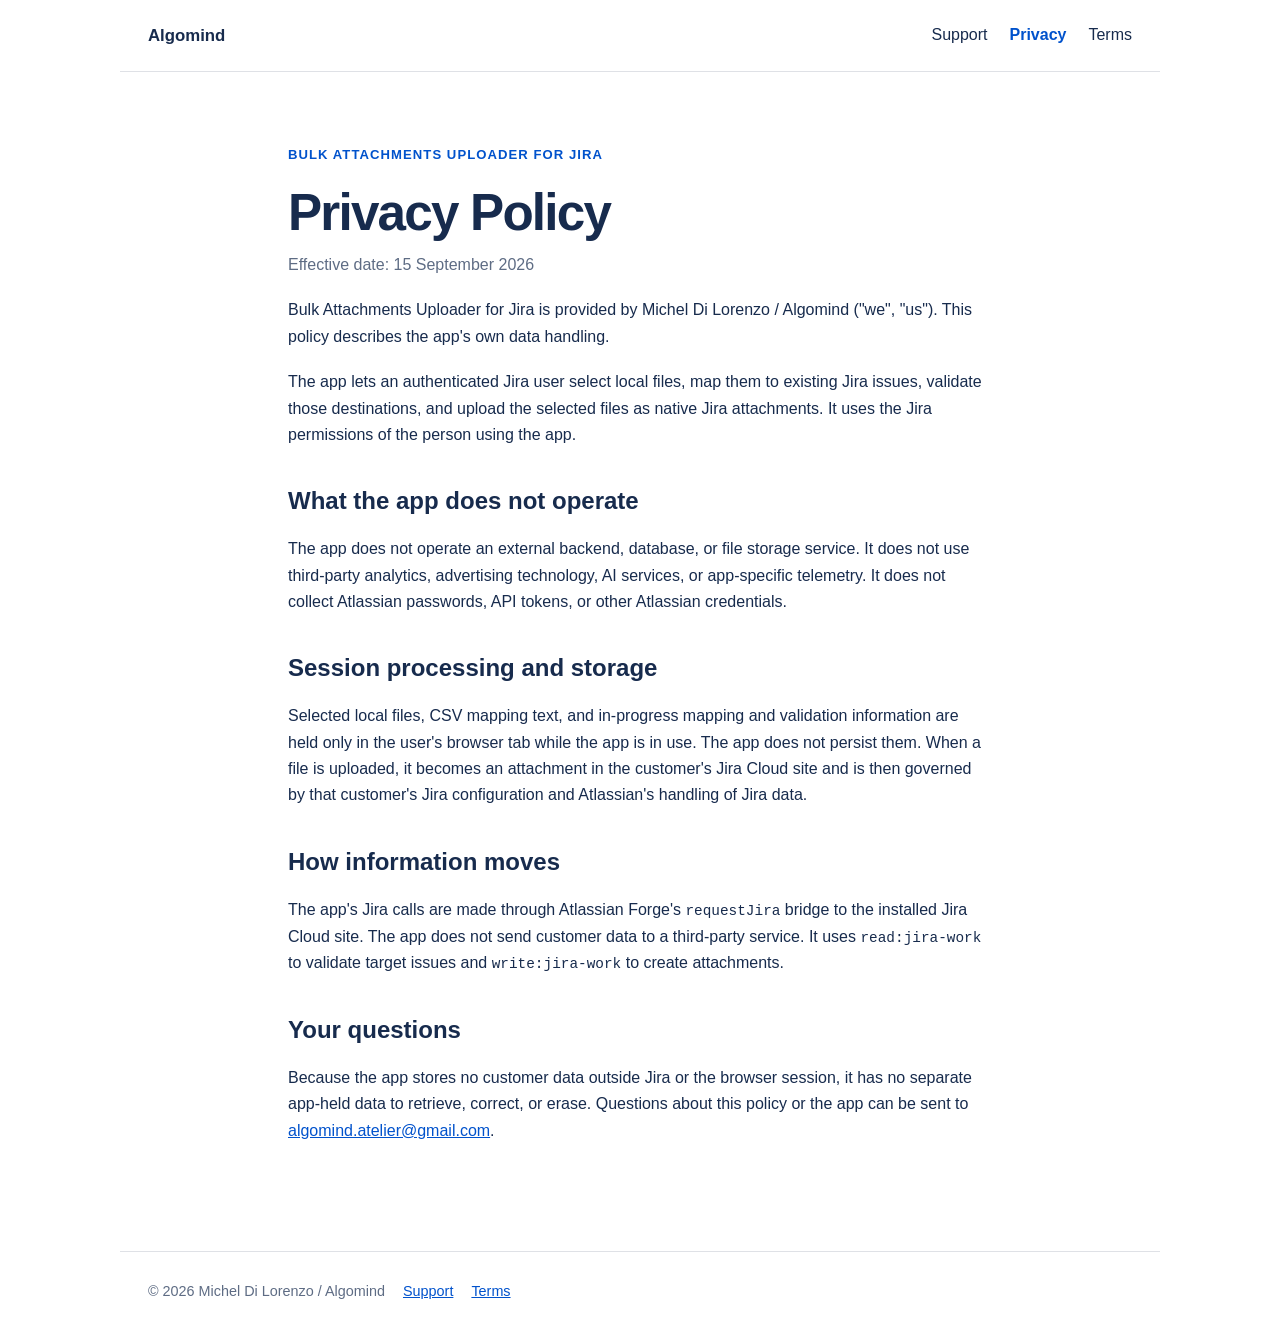
==== privacy/index.html @ 4ccb3128 "Publish legal and support pages" ====
<!doctype html>
<html lang="en">
<head><meta charset="utf-8"><meta name="viewport" content="width=device-width, initial-scale=1"><meta name="description" content="Privacy Policy for Bulk Attachments Uploader for Jira."><title>Privacy Policy · Bulk Attachments Uploader for Jira</title><link rel="stylesheet" href="/styles.css"></head>
<body>
  <header class="site-header"><a class="brand" href="/">Algomind</a><nav aria-label="Primary"><a href="/support/">Support</a><a aria-current="page" href="/privacy/">Privacy</a><a href="/terms/">Terms</a></nav></header>
  <main class="legal"><p class="eyebrow">Bulk Attachments Uploader for Jira</p><h1>Privacy Policy</h1><p class="effective">Effective date: 15 September 2026</p>
    <p>Bulk Attachments Uploader for Jira is provided by Michel Di Lorenzo / Algomind ("we", "us"). This policy describes the app's own data handling.</p>
    <p>The app lets an authenticated Jira user select local files, map them to existing Jira issues, validate those destinations, and upload the selected files as native Jira attachments. It uses the Jira permissions of the person using the app.</p>
    <h2>What the app does not operate</h2><p>The app does not operate an external backend, database, or file storage service. It does not use third-party analytics, advertising technology, AI services, or app-specific telemetry. It does not collect Atlassian passwords, API tokens, or other Atlassian credentials.</p>
    <h2>Session processing and storage</h2><p>Selected local files, CSV mapping text, and in-progress mapping and validation information are held only in the user's browser tab while the app is in use. The app does not persist them. When a file is uploaded, it becomes an attachment in the customer's Jira Cloud site and is then governed by that customer's Jira configuration and Atlassian's handling of Jira data.</p>
    <h2>How information moves</h2><p>The app's Jira calls are made through Atlassian Forge's <code>requestJira</code> bridge to the installed Jira Cloud site. The app does not send customer data to a third-party service. It uses <code>read:jira-work</code> to validate target issues and <code>write:jira-work</code> to create attachments.</p>
    <h2>Your questions</h2><p>Because the app stores no customer data outside Jira or the browser session, it has no separate app-held data to retrieve, correct, or erase. Questions about this policy or the app can be sent to <a href="mailto:algomind.atelier@gmail.com">algomind.atelier@gmail.com</a>.</p>
  </main>
  <footer><span>© 2026 Michel Di Lorenzo / Algomind</span><a href="/support/">Support</a><a href="/terms/">Terms</a></footer>
</body>
</html>
---- styles.css ----
:root { color-scheme: light; --ink:#172b4d; --muted:#5e6c84; --line:#dfe1e6; --accent:#0052cc; --pale:#f4f5f7; } *{box-sizing:border-box} body{margin:0;background:#fff;color:var(--ink);font:16px/1.65 -apple-system,BlinkMacSystemFont,"Segoe UI",sans-serif}.site-header,footer,main{max-width:1040px;margin:auto}.site-header{min-height:72px;display:flex;justify-content:space-between;align-items:center;padding:0 28px;border-bottom:1px solid var(--line)}.brand{font-weight:750;color:var(--ink);text-decoration:none;font-size:1.05rem}nav{display:flex;gap:22px}a{color:var(--accent)}nav a{color:var(--ink);text-decoration:none}nav a[aria-current="page"]{color:var(--accent);font-weight:650}.hero{padding:92px 28px 72px;max-width:760px}.eyebrow{color:var(--accent);font-size:.82rem;font-weight:700;letter-spacing:.08em;text-transform:uppercase;margin:0 0 10px}h1{font-size:clamp(2.25rem,5vw,4rem);line-height:1.08;letter-spacing:-.035em;margin:0 0 22px}h2{line-height:1.25;margin-top:38px}.lede{font-size:1.25rem;color:var(--muted);max-width:680px}.card-grid{display:grid;grid-template-columns:repeat(3,1fr);gap:16px;padding:0 28px 60px}.card-grid article,.notice{border:1px solid var(--line);border-radius:9px;padding:24px}.card-grid h2{margin:0 0 10px;font-size:1.1rem}.card-grid p{margin:0;color:var(--muted)}.notice{margin:0 28px 80px;background:var(--pale)}.notice h2{margin:0 0 8px;font-size:1.2rem}.notice p{margin:0}.legal{max-width:760px;padding:72px 28px 88px}.legal h1{font-size:clamp(2.25rem,5vw,3.2rem)}.legal p{margin:0 0 19px}.effective{color:var(--muted);margin-top:-10px!important}code{font-family:ui-monospace,SFMono-Regular,Consolas,monospace;font-size:.9em}footer{border-top:1px solid var(--line);padding:28px;display:flex;gap:18px;flex-wrap:wrap;color:var(--muted);font-size:.9rem}@media(max-width:640px){.site-header{padding:0 20px;min-height:64px}.card-grid{grid-template-columns:1fr;padding:0 20px 42px}.hero{padding:64px 20px 46px}.notice{margin:0 20px 56px}.legal{padding:52px 20px 64px}nav{gap:14px;font-size:.9rem}footer{padding:24px 20px}}
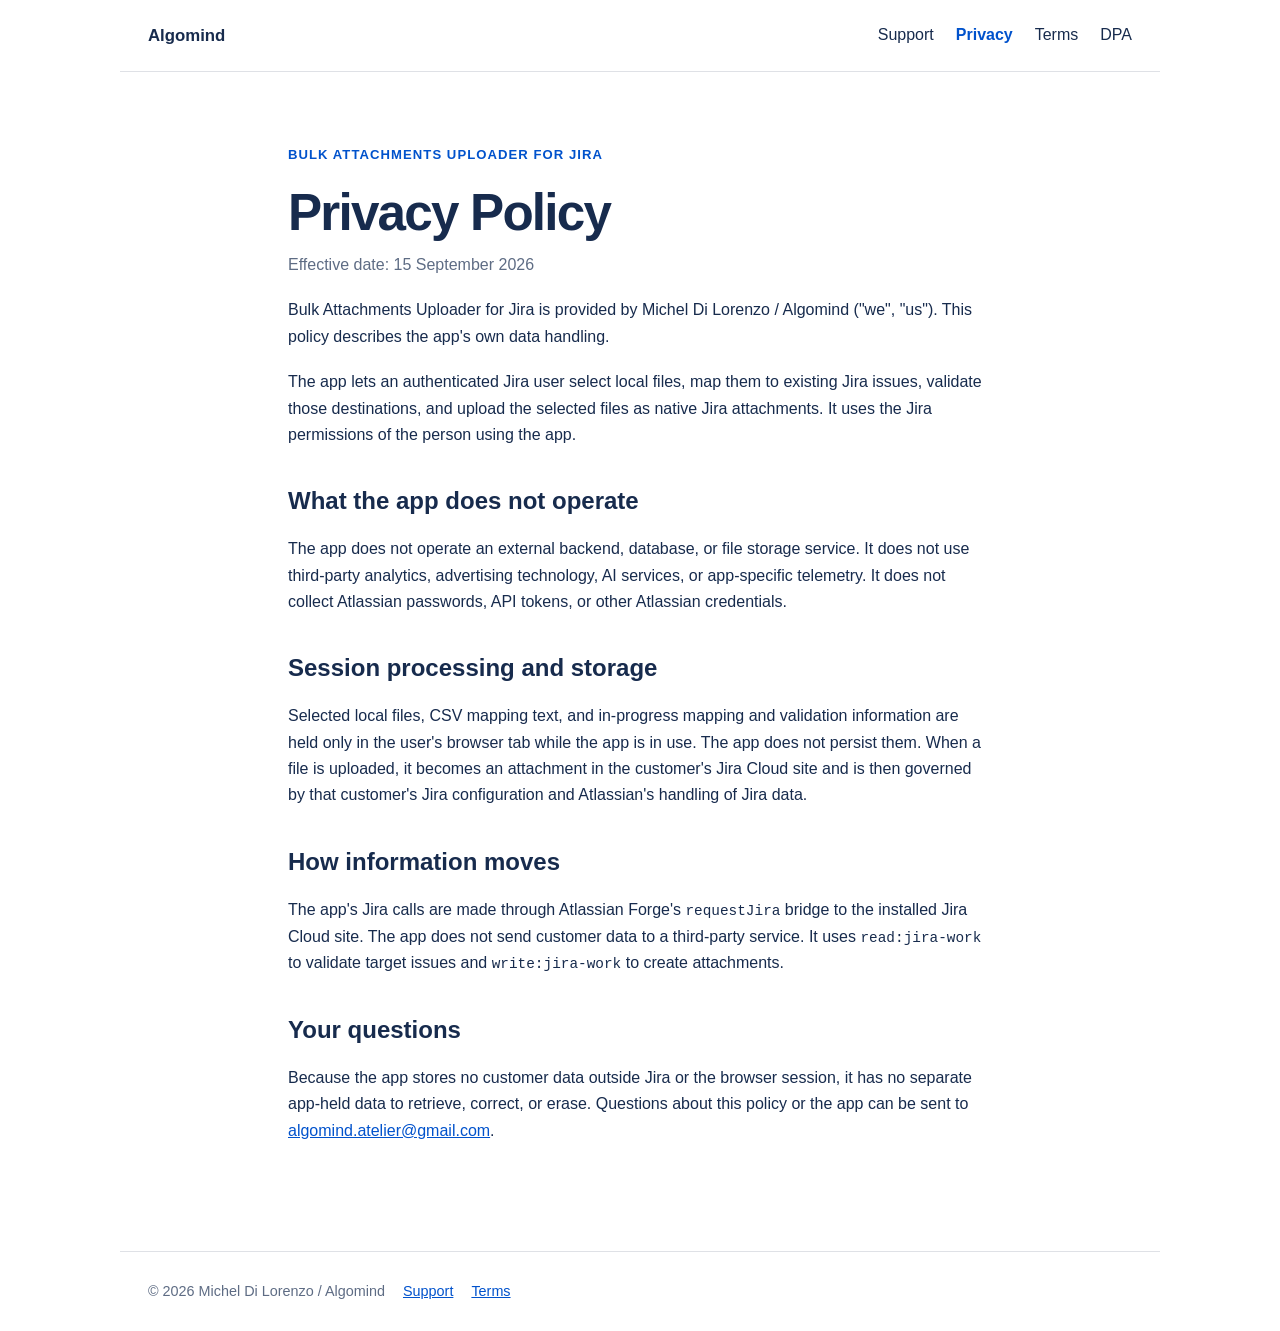
==== commit 51df6095: "Add customer data processing addendum" ====
--- a/privacy/index.html
+++ b/privacy/index.html
@@ -2,7 +2,7 @@
 <html lang="en">
 <head><meta charset="utf-8"><meta name="viewport" content="width=device-width, initial-scale=1"><meta name="description" content="Privacy Policy for Bulk Attachments Uploader for Jira."><title>Privacy Policy · Bulk Attachments Uploader for Jira</title><link rel="stylesheet" href="/styles.css"></head>
 <body>
-  <header class="site-header"><a class="brand" href="/">Algomind</a><nav aria-label="Primary"><a href="/support/">Support</a><a aria-current="page" href="/privacy/">Privacy</a><a href="/terms/">Terms</a></nav></header>
+  <header class="site-header"><a class="brand" href="/">Algomind</a><nav aria-label="Primary"><a href="/support/">Support</a><a aria-current="page" href="/privacy/">Privacy</a><a href="/terms/">Terms</a><a href="/dpa/">DPA</a></nav></header>
   <main class="legal"><p class="eyebrow">Bulk Attachments Uploader for Jira</p><h1>Privacy Policy</h1><p class="effective">Effective date: 15 September 2026</p>
     <p>Bulk Attachments Uploader for Jira is provided by Michel Di Lorenzo / Algomind ("we", "us"). This policy describes the app's own data handling.</p>
     <p>The app lets an authenticated Jira user select local files, map them to existing Jira issues, validate those destinations, and upload the selected files as native Jira attachments. It uses the Jira permissions of the person using the app.</p>
